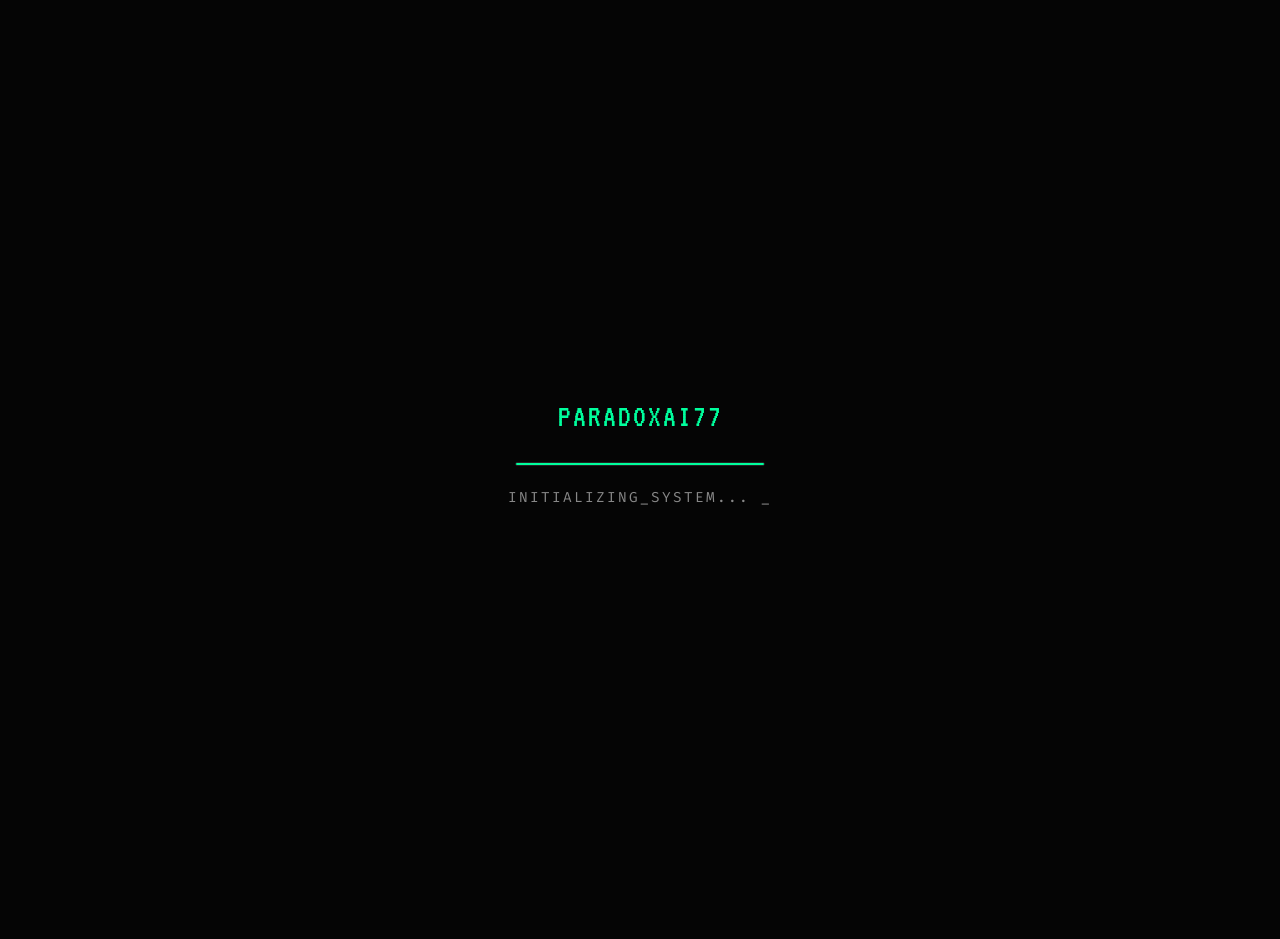
==== about.html @ 2af75ca3 "Initial commit with contact form backend" ====
<!DOCTYPE html>
<html lang="en">

<head>
    <meta charset="UTF-8">
    <meta name="viewport" content="width=device-width, initial-scale=1.0">
    <title>About | Paradoxai77</title>
    <link rel="stylesheet" href="style.css">
</head>

<body>
  <!-- Preloader -->
  <div id="preloader">
    <div class="loader-content">
      <div class="logo glitch">Paradoxai77</div>
      <div class="loading-bar">
        <div class="loading-progress"></div>
      </div>
      <div class="loading-text">INITIALIZING_SYSTEM... <span class="blink">_</span></div>
    </div>
  </div>

  <header>
        <div class="container">
            <div class="logo glitch" onclick="window.location.href='index.html'">Paradoxai77</div>
            <nav>
                <ul>
                    <li><a href="index.html">// home</a></li>
                    <li><a href="about.html" class="active">// about</a></li>
                    <li><a href="skills.html">// skills</a></li>
                    <li><a href="projects.html">// projects</a></li>
                    <li><a href="credentials.html">// credentials</a></li>
                    <li><a href="contact.html">// contact</a></li>
                </ul>
            </nav>
        </div>
    </header>

    <main>
        <section id="about" style="padding-top: 10rem;">
            <h2 class="section-title">ABOUT_SYSTEM</h2>
            <div class="about-grid">
                <div class="bio" data-aos="fade-right">
                    <p>I'm <strong>Pratik (Paradoxai77)</strong>. I design and build responsive websites and small apps.
                        I enjoy turning ideas into polished, usable products — from concept to deployment.</p>
                    <p>My interest lies at the intersection of web development, AI, and AR/VR technologies. I'm
                        constantly experimenting with new frameworks to push the boundaries of modern digital
                        experiences.</p>
                    <div style="margin-top: 2.5rem;">
                        <a href="resume.pdf" class="btn btn-primary" target="_blank">
                            DOWNLOAD_CV <i class="fas fa-file-download"></i>
                        </a>
                    </div>
                    <div class="tags">
                        <span class="tag">#web_dev</span>
                        <span class="tag">#python</span>
                        <span class="tag">#c_programming</span>
                        <span class="tag">#ar_vr</span>
                        <span class="tag">#ai_research</span>
                        <span class="tag">#problem_solving</span>
                        <span class="tag">#open_source</span>
                    </div>
                </div>
                <div class="system-stats" data-aos="fade-left">
                    <div class="terminal-header">
                        <div class="dot red"></div>
                        <div class="dot yellow"></div>
                        <div class="dot green"></div>
                    </div>
                    <div class="terminal-body">
                        <pre style="color: var(--primary); font-family: var(--font-mono); font-size: 0.8rem;">
NAME: Pratik Nerpagar
ALIAS: Paradoxai77
STATUS: Operational
LOCATION: India
FOCUS: Frontend & Systems
                        </pre>
                    </div>
                </div>
            </div>
        </section>
    </main>

    <footer>
        <div class="container">
            <p>// © 2025 Paradoxai77 · SYSTEM_STATUS: OPERATIONAL</p>
        </div>
    </footer>

    <script src="script.js"></script>
</body>

</html>
---- style.css ----
@import url('https://fonts.googleapis.com/css2?family=Fira+Code:wght@300;400;500;600;700&family=Inter:wght@300;400;600;800&family=VT323&display=swap');

:root {
  --bg: #050505;
  --surface: #0d0d0d;
  --panel: #141414;
  --primary: #00ff9d;
  --primary-glow: rgba(0, 255, 157, 0.4);
  --text-dim: #888;
  --text-bright: #e0e0e0;
  --border: #222;
  --font-mono: 'Fira Code', monospace;
  --font-sans: 'Inter', sans-serif;
  --font-terminal: 'VT323', monospace;
}

* {
  margin: 0;
  padding: 0;
  box-sizing: border-box;
}

body {
  background-color: var(--bg);
  color: var(--text-bright);
  font-family: var(--font-sans);
  overflow-x: hidden;
  line-height: 1.6;
}



/* Glitch Animation */
@keyframes glitch {
  0% {
    transform: translate(0)
  }

  20% {
    transform: translate(-2px, 2px)
  }

  40% {
    transform: translate(-2px, -2px)
  }

  60% {
    transform: translate(2px, 2px)
  }

  80% {
    transform: translate(2px, -2px)
  }

  100% {
    transform: translate(0)
  }
}

.glitch:hover {
  animation: glitch 0.3s cubic-bezier(.25, .46, .45, .94) both infinite;
  color: var(--primary);
  text-shadow: 0 0 10px var(--primary-glow);
}

.container {
  max-width: 1200px;
  margin: 0 auto;
  padding: 0 2rem;
}

/* Header & Nav */
header {
  position: fixed;
  top: 0;
  width: 100%;
  background: rgba(5, 5, 5, 0.4);
  backdrop-filter: blur(20px);
  -webkit-backdrop-filter: blur(20px);
  border-bottom: 1px solid rgba(255, 255, 255, 0.05);
  z-index: 1000;
  padding: 1rem 0;
}

header .container {
  display: flex;
  justify-content: space-between;
  align-items: center;
}

.logo {
  font-family: var(--font-terminal);
  font-size: 2rem;
  color: var(--primary);
  text-transform: uppercase;
  letter-spacing: 2px;
}

nav ul {
  display: flex;
  list-style: none;
  gap: 2rem;
}

nav a {
  color: var(--text-dim);
  text-decoration: none;
  font-family: var(--font-mono);
  font-size: 0.9rem;
  transition: all 0.3s ease;
  position: relative;
}

nav a:hover,
nav a.active {
  color: var(--primary);
  text-shadow: 0 0 8px var(--primary-glow);
}

/* Preloader */
#preloader {
  position: fixed;
  top: 0;
  left: 0;
  width: 100vw;
  height: 100vh;
  background: var(--bg);
  z-index: 99999;
  display: flex;
  justify-content: center;
  align-items: center;
  transition: opacity 0.5s ease;
}

#preloader.fade-out {
  opacity: 0;
  pointer-events: none;
}

.loader-content {
  display: flex;
  flex-direction: column;
  align-items: center;
  gap: 20px;
}

.loading-bar {
  width: 250px;
  height: 4px;
  background: var(--panel);
  border: 1px solid var(--border);
  border-radius: 4px;
  overflow: hidden;
  position: relative;
}

.loading-progress {
  width: 0%;
  height: 100%;
  background: var(--primary);
  box-shadow: 0 0 10px var(--primary-glow);
  animation: loadProgress 2s ease-in-out forwards;
}

.loading-text {
  font-family: var(--font-mono);
  color: var(--text-dim);
  font-size: 0.9rem;
  letter-spacing: 2px;
}

@keyframes loadProgress {
  0% { width: 0%; }
  50% { width: 70%; }
  100% { width: 100%; }
}

/* Hero Section */
.hero {
  height: 100vh;
  display: flex;
  flex-direction: column;
  justify-content: center;
  position: relative;
}

.hero-content {
  max-width: 800px;
}

.terminal-header {
  background: var(--panel);
  padding: 0.5rem 1rem;
  border-radius: 8px 8px 0 0;
  border: 1px solid var(--border);
  border-bottom: none;
  display: flex;
  gap: 8px;
}

.dot {
  width: 12px;
  height: 12px;
  border-radius: 50%;
}

.red {
  background: #ff5f56;
}

.yellow {
  background: #ffbd2e;
}

.green {
  background: #27c93f;
}

.terminal-body {
  background: var(--surface);
  padding: 2rem;
  border-radius: 0 0 8px 8px;
  border: 1px solid var(--border);
  font-family: var(--font-mono);
  box-shadow: 0 20px 50px rgba(0, 0, 0, 0.5);
}

.hero h1 {
  font-size: 3.5rem;
  margin-bottom: 1rem;
  font-weight: 800;
  letter-spacing: -1px;
}

.hero h1 strong {
  color: var(--primary);
  position: relative;
}

.typing-text {
  color: var(--text-dim);
  font-size: 1.2rem;
  margin-bottom: 2rem;
  min-height: 1.5em;
}

.cursor {
  display: inline-block;
  width: 10px;
  height: 1.2rem;
  background: var(--primary);
  margin-left: 5px;
  animation: blink 1s infinite;
}

@keyframes blink {
  50% {
    opacity: 0;
  }
}

.cta-group {
  display: flex;
  gap: 1.5rem;
}

.btn {
  padding: 0.8rem 2rem;
  border-radius: 4px;
  font-family: var(--font-mono);
  font-weight: 600;
  cursor: pointer;
  transition: all 0.3s ease;
  text-decoration: none;
  display: inline-block;
}

.btn-primary {
  background: var(--primary);
  color: var(--bg);
  border: none;
  box-shadow: 0 0 20px var(--primary-glow);
}

.btn-primary:hover {
  transform: translateY(-2px);
  box-shadow: 0 0 30px var(--primary-glow);
}

.btn-outline {
  border: 1px solid var(--primary);
  color: var(--primary);
  background: transparent;
}

.btn-outline:hover {
  background: var(--primary-glow);
  color: #fff;
}

/* Premium Hero Section Styles */
.hero-premium {
  min-height: 100vh;
  display: flex;
  align-items: center;
  justify-content: center;
  position: relative;
  overflow: hidden;
  padding-top: 80px;
  perspective: 1000px;
}

.hero-container {
  display: flex;
  width: 100%;
  max-width: 1400px;
  justify-content: space-between;
  align-items: center;
  padding: 0 5vw;
  z-index: 2;
  gap: 1.5rem;
  margin: 0 auto;
  transform-style: preserve-3d;
  transition: transform 0.2s ease-out;
}

/* Left & Right Side Common */
.hero-left, .hero-right {
  flex: 1;
  display: flex;
  flex-direction: column;
  min-width: 0; /* Allow shrinking */
}

.hero-left {
  align-items: flex-start;
}

.hero-right {
  align-items: flex-end;
  text-align: right;
}

/* Greeting & Name */
.greeting {
  font-family: var(--font-mono);
  color: var(--primary);
  font-size: 1.1rem;
  margin-bottom: 0.5rem;
  display: block;
}

.hero-name {
  font-size: clamp(2.5rem, 5vw, 4rem);
  line-height: 0.9;
  font-weight: 800;
  color: #fff;
  letter-spacing: -2px;
  text-shadow: 
    2px 2px 0px var(--primary),
    4px 4px 0px rgba(0,0,0,0.5);
  transform: translateZ(100px);
}

.social-sidebar {
  display: flex;
  flex-direction: column;
  gap: 1.5rem;
  margin-top: 3rem;
}

.social-icon {
  color: var(--text-dim);
  font-size: 1.2rem;
  transition: all 0.3s ease;
}

.social-icon:hover {
  color: var(--primary);
  transform: scale(1.2);
}

/* Middle: Avatar */
.hero-center {
  flex: 0 0 auto;
  display: flex;
  justify-content: center;
  align-items: center;
  position: relative;
}

.avatar-container {
  position: relative;
  width: min(400px, 30vw);
  height: min(400px, 45vh);
  display: flex;
  justify-content: center;
  align-items: flex-end;
}

.character-wrapper {
  position: relative;
  width: 100%;
  display: flex;
  justify-content: center;
  align-items: center;
}

.css-avatar {
  position: relative;
  width: 350px;
  height: 400px;
  display: flex;
  justify-content: center;
  align-items: flex-end;
  transition: transform 0.3s ease;
}

.css-avatar:hover {
  transform: scale(1.02);
}

/* CSS Avatar Parts */
/* CLASSY NORMAL CHARACTER ARTIFACT */
.face {
  position: absolute;
  bottom: 85px;
  left: 50%;
  transform: translateX(-50%) translateZ(50px);
  width: 170px;
  height: 210px;
  background: #f1c27d; /* Classy warm skin tone */
  border-radius: 85px 85px 70px 70px;
  box-shadow: 
    inset -10px -10px 20px rgba(0,0,0,0.1),
    0 15px 35px rgba(0, 0, 0, 0.4);
  z-index: 2;
  overflow: visible;
  transform-style: preserve-3d;
}

/* Classy Hairstyle (replacing cap) */
.cap {
  position: absolute;
  top: -15px;
  left: -5px;
  width: 180px;
  height: 100px;
  background: #2a1b0e; /* Dark brown hair */
  border-radius: 90px 90px 20px 20px;
  z-index: 3;
  box-shadow: 0 5px 15px rgba(0,0,0,0.2);
  transform: translateZ(30px);
}

.cap::after {
  content: "";
  position: absolute;
  top: 30px;
  left: 20px;
  width: 140px;
  height: 60px;
  background: #2a1b0e;
  border-radius: 40px;
  transform: rotate(-5deg);
}

/* Natural Eyes */
.eyes-container {
  display: flex;
  justify-content: center;
  gap: 25px;
  margin-top: 75px;
  position: relative;
  z-index: 5;
}

.eye {
  width: 48px;
  height: 40px;
  background: #fff;
  border-radius: 50%;
  position: relative;
  overflow: hidden;
  box-shadow: 0 4px 10px rgba(0,0,0,0.1);
}

.pupil {
  width: 20px;
  height: 20px;
  background: #3d2b1f; /* Classy brown eyes */
  border-radius: 50%;
  position: absolute;
  top: 50%;
  left: 50%;
  transform: translate(-50%, -50%);
  transition: transform 0.05s linear;
}

.pupil::after {
  content: "";
  position: absolute;
  top: 3px;
  left: 3px;
  width: 6px;
  height: 6px;
  background: #fff;
  border-radius: 50%;
  opacity: 0.8;
}

/* Subtle Nose */
.nose {
  width: 18px;
  height: 12px;
  background: rgba(0,0,0,0.06);
  border-radius: 50%;
  margin: 15px auto 5px;
  position: relative;
}

/* Friendly Classy Mouth */
.mouth {
  width: 60px;
  height: 25px;
  background: transparent;
  border-bottom: 3px solid rgba(0,0,0,0.15);
  border-radius: 0 0 30px 30px;
  margin: 10px auto 0;
  position: relative;
}

.teeth {
  display: none; /* Hide robotic teeth */
}

.mouth::after {
  display: none; /* Hide mask details */
}

/* Ears */
.ears {
  position: absolute;
  top: 100px;
  width: 100%;
  left: 0;
  display: flex;
  justify-content: space-between;
  z-index: 1;
  padding: 0 40px;
}

.ear {
  width: 35px;
  height: 45px;
  background: #e1b26d;
  border-radius: 50%;
}

/* Classy Formal Clothing (Turtleneck) */
.shoulders {
  position: absolute;
  bottom: 0px;
  left: 50%;
  transform: translateX(-50%) translateZ(-20px);
  width: 320px;
  height: 110px;
  background: #111; /* Sleek black turtleneck */
  border-radius: 90px 90px 0 0;
  z-index: 1;
  box-shadow: 0 10px 30px rgba(0,0,0,0.3);
}

.shoulders::before {
  content: "";
  position: absolute;
  top: -15px;
  left: 50%;
  transform: translateX(-50%);
  width: 100px;
  height: 40px;
  background: #111;
  border-radius: 10px 10px 0 0;
  z-index: 3;
}

.shoulders::after {
  display: none; /* Remove status text */
}

/* Right Side: Role */
.role-subtitle {
  font-family: var(--font-mono);
  color: var(--text-dim);
  font-size: 1rem;
}

.role-title {
  font-size: clamp(2rem, 4vw, 3.2rem);
  font-weight: 800;
  line-height:1;
  color: #fff;
}

.role-title span {
  color: var(--primary);
  text-shadow: 0 0 15px var(--primary-glow);
}

.resume-link {
  margin-top: 3rem;
}

.resume-btn {
  color: #fff;
  text-decoration: none;
  font-family: var(--font-mono);
  font-size: 0.8rem;
  letter-spacing: 2px;
  border-bottom: 1px solid #fff;
  padding-bottom: 5px;
  transition: all 0.3s ease;
}

.resume-btn:hover {
  color: var(--primary);
  border-color: var(--primary);
}



/* Responsive Overrides */
@media (max-width: 1100px) {
  .hero-container {
    padding: 0 3vw;
  }
}

@media (max-width: 968px) {
  .hero-premium {
    padding-top: 100px;
    height: auto;
    min-height: 100vh;
  }

  .hero-container {
    flex-direction: column;
    padding: 0 2rem;
    gap: 3rem;
  }

  .hero-left, .hero-right {
    align-items: center;
    text-align: center;
    width: 100%;
  }

  .hero-name {
    font-size: clamp(2.5rem, 8vw, 3.5rem);
  }

  .role-title {
    font-size: clamp(2rem, 7vw, 2.8rem);
  }

  .social-sidebar {
    flex-direction: row;
    margin-top: 2rem;
  }

  .avatar-container {
    width: 300px;
    height: 300px;
  }

  .css-avatar {
    transform: scale(0.8);
    transform-origin: bottom center;
  }
}

/* Sections */
section:not(.hero-premium) {
  max-width: 1200px;
  margin: 0 auto;
  padding: 8rem 2rem;
}

.section-title {
  font-family: var(--font-terminal);
  font-size: 3rem;
  color: var(--primary);
  margin-bottom: 3rem;
  display: flex;
  align-items: center;
  gap: 1rem;
}

.section-title::after {
  content: "";
  height: 1px;
  flex-grow: 1;
  background: linear-gradient(90deg, var(--primary), transparent);
}

/* About & Skills */
.about-grid {
  display: grid;
  grid-template-columns: 1.5fr 1fr;
  gap: 4rem;
}

.bio p {
  font-size: 1.1rem;
  color: var(--text-dim);
  margin-bottom: 1.5rem;
}

.tags {
  display: flex;
  flex-wrap: wrap;
  gap: 1rem;
}

.tag {
  background: var(--panel);
  border: 1px solid var(--border);
  padding: 0.5rem 1rem;
  border-radius: 4px;
  font-family: var(--font-mono);
  font-size: 0.8rem;
  color: var(--primary);
}

.skill-card {
  background: var(--surface);
  border: 1px solid var(--border);
  padding: 2rem;
  border-radius: 8px;
  transition: all 0.4s cubic-bezier(0.175, 0.885, 0.32, 1.275);
  transform-style: preserve-3d;
}

.skill-card:hover {
  transform: rotateY(15deg) rotateX(5deg) translateZ(30px);
  border-color: var(--primary);
  box-shadow: -10px 10px 20px rgba(0,0,0,0.4);
}

.skill-list {
  display: grid;
  grid-template-columns: repeat(2, 1fr);
  gap: 1rem;
}

.skill-item {
  display: flex;
  align-items: center;
  gap: 0.5rem;
  font-family: var(--font-mono);
  font-size: 0.9rem;
}

.skill-item::before {
  content: ">";
  color: var(--primary);
}

/* Projects Grid */
.projects-grid {
  display: grid;
  grid-template-columns: repeat(auto-fit, minmax(350px, 1fr));
  gap: 2rem;
}

.project-card {
  background: var(--surface);
  border: 1px solid var(--border);
  border-radius: 8px;
  overflow: hidden;
  transition: all 0.5s cubic-bezier(0.175, 0.885, 0.32, 1.275);
  position: relative;
  transform-style: preserve-3d;
}

.project-card:hover {
  border-color: var(--primary);
  transform: translateY(-10px) rotateX(10deg) rotateY(-10deg);
  box-shadow: 20px 20px 40px rgba(0, 0, 0, 0.5);
}

.project-image {
  height: 200px;
  background: var(--panel);
  position: relative;
  overflow: hidden;
}

.project-image img {
  width: 100%;
  height: 100%;
  object-fit: cover;
  transition: all 0.5s ease;
  z-index: 1;
  opacity: 0.7;
}

.project-card:hover .project-image img {
  transform: scale(1.1);
  opacity: 1 !important;
}

.project-image::after {
  content: "DATA_STREAMS";
  position: absolute;
  top: 50%;
  left: 50%;
  transform: translate(-50%, -50%);
  font-family: var(--font-terminal);
  color: var(--primary);
  opacity: 0.15;
  z-index: 2;
  pointer-events: none;
  font-size: 2rem;
}

.project-info {
  padding: 2rem;
}

.project-info h3 {
  font-size: 1.5rem;
  margin-bottom: 1rem;
  color: var(--primary);
}

.project-info p {
  color: var(--text-dim);
  font-size: 0.95rem;
  margin-bottom: 1.5rem;
}

/* Certificates */
.cert-list {
  display: flex;
  flex-direction: column;
  gap: 1.5rem;
}

.cert-item {
  background: var(--panel);
  border-left: 4px solid var(--primary);
  padding: 1.5rem 2rem;
  display: flex;
  justify-content: space-between;
  align-items: center;
}

.cert-details h4 {
  font-size: 1.2rem;
  margin-bottom: 0.5rem;
}

.cert-details p {
  color: var(--text-dim);
  font-size: 0.9rem;
}

/* Achievements */
.achievement-grid {
  display: grid;
  grid-template-columns: repeat(auto-fit, minmax(300px, 1fr));
  gap: 1.5rem;
}

.achievement-card {
  background: var(--surface);
  border: 1px solid var(--border);
  padding: 2rem;
  border-radius: 8px;
  display: flex;
  gap: 1.5rem;
}

.rank {
  font-family: var(--font-terminal);
  font-size: 3rem;
  color: var(--primary);
  line-height: 1;
}

/* Contact */
.contact-container {
  display: grid;
  grid-template-columns: 1fr 1fr;
  gap: 4rem;
}

.contact-form {
  background: var(--surface);
  border: 1px solid var(--border);
  padding: 3rem;
  border-radius: 8px;
}

.form-group {
  margin-bottom: 1.5rem;
}

.form-group label {
  display: block;
  font-family: var(--font-mono);
  font-size: 0.8rem;
  color: var(--primary);
  margin-bottom: 0.5rem;
}

.form-group input,
.form-group textarea {
  width: 100%;
  background: var(--panel);
  border: 1px solid var(--border);
  padding: 1rem;
  color: #fff;
  font-family: var(--font-mono);
  border-radius: 4px;
}

.form-group input:focus,
.form-group textarea:focus {
  outline: none;
  border-color: var(--primary);
}

.social-links {
  display: grid;
  grid-template-columns: repeat(2, 1fr);
  gap: 1rem;
  margin-top: 2rem;
}

.social-item {
  display: flex;
  align-items: center;
  gap: 1.2rem;
  color: var(--text-dim);
  text-decoration: none;
  padding: 1.2rem 1.5rem;
  background: rgba(20, 20, 20, 0.4);
  border: 1px solid var(--border);
  border-radius: 8px;
  transition: all 0.4s cubic-bezier(0.175, 0.885, 0.32, 1.275);
  font-family: var(--font-mono);
  font-size: 0.9rem;
  position: relative;
  overflow: hidden;
}

.social-item .icon {
  font-size: 1.3rem;
  transition: transform 0.3s ease;
}

.social-item:hover {
  color: var(--primary);
  border-color: var(--primary);
  transform: translateX(10px);
  background: rgba(0, 255, 157, 0.05);
  box-shadow: 0 5px 20px var(--primary-glow);
}

.social-item:hover .icon {
  transform: scale(1.2) rotate(5deg);
}

.social-item::before {
  content: "";
  position: absolute;
  top: 0;
  left: -100%;
  width: 100%;
  height: 100%;
  background: linear-gradient(90deg, transparent, rgba(255, 255, 255, 0.05), transparent);
  transition: 0.5s;
}

.social-item:hover::before {
  left: 100%;
}

footer {
  text-align: center;
  padding: 4rem 0;
  border-top: 1px solid var(--border);
  color: var(--text-dim);
  font-family: var(--font-mono);
  font-size: 0.8rem;
}

@media (max-width: 968px) {
  .hero h1 {
    font-size: 2.5rem;
  }

  .about-grid,
  .contact-container {
    grid-template-columns: 1fr;
  }

  nav ul {
    display: none;
  }
}

/* Animations */
[data-aos] {
  opacity: 0;
  transform: translateY(20px);
  transition: all 0.6s ease;
}

[data-aos].aos-animate {
  opacity: 1;
  transform: translateY(0);
}
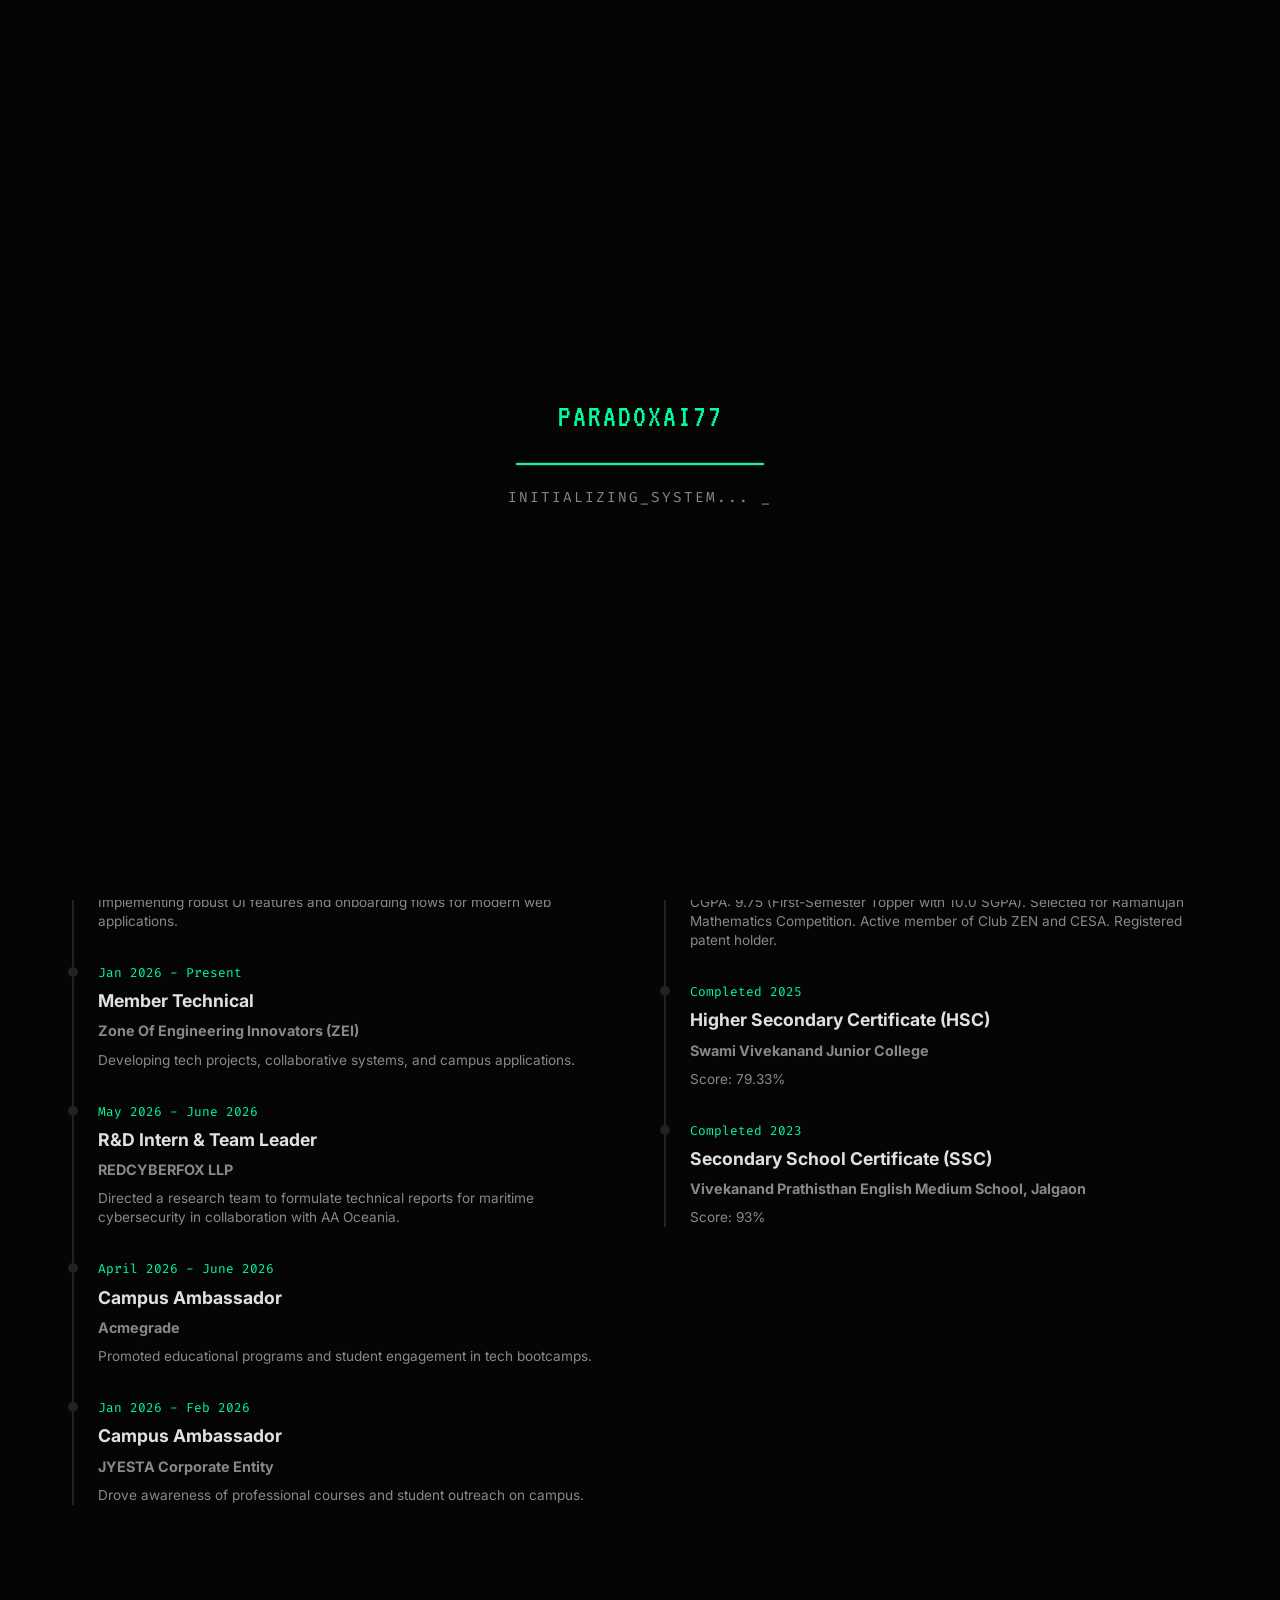
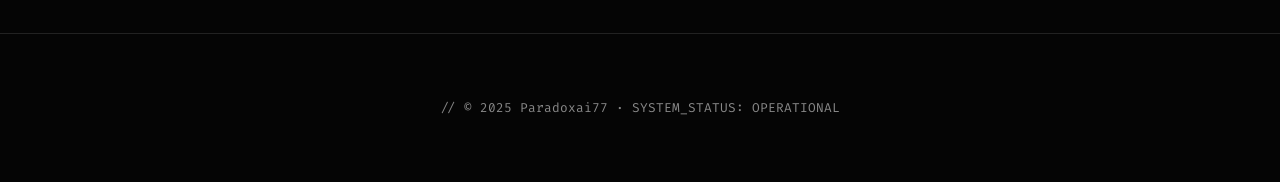
==== commit c6ccc290: "Integrate complete LinkedIn and resume experience, education, achievements, and certificate showcase" ====
--- a/about.html
+++ b/about.html
@@ -53,12 +53,13 @@
                     </div>
                     <div class="tags">
                         <span class="tag">#web_dev</span>
-                        <span class="tag">#python</span>
-                        <span class="tag">#c_programming</span>
+                        <span class="tag">#reactjs</span>
+                        <span class="tag">#nodejs</span>
+                        <span class="tag">#cybersecurity</span>
+                        <span class="tag">#incident_response</span>
+                        <span class="tag">#soc_ops</span>
                         <span class="tag">#ar_vr</span>
-                        <span class="tag">#ai_research</span>
-                        <span class="tag">#problem_solving</span>
-                        <span class="tag">#open_source</span>
+                        <span class="tag">#patent_holder</span>
                     </div>
                 </div>
                 <div class="system-stats" data-aos="fade-left">
@@ -72,9 +73,72 @@
 NAME: Pratik Nerpagar
 ALIAS: Paradoxai77
 STATUS: Operational
-LOCATION: India
-FOCUS: Frontend & Systems
+LOCATION: Pune, India
+FOCUS: Full-Stack & Cyber
                         </pre>
+                    </div>
+                </div>
+            </div>
+
+            <!-- Education & Experience Timeline -->
+            <div class="timeline-container">
+                <div class="timeline-section" data-aos="fade-right">
+                    <h3>WORK_EXPERIENCE.LOG</h3>
+                    <div class="timeline">
+                        <div class="timeline-item">
+                            <div class="time">June 2026 - Present</div>
+                            <h4>Full Stack Web Developer</h4>
+                            <p class="org">Ateion</p>
+                            <p class="desc">Implementing robust UI features and onboarding flows for modern web applications.</p>
+                        </div>
+                        <div class="timeline-item">
+                            <div class="time">Jan 2026 - Present</div>
+                            <h4>Member Technical</h4>
+                            <p class="org">Zone Of Engineering Innovators (ZEI)</p>
+                            <p class="desc">Developing tech projects, collaborative systems, and campus applications.</p>
+                        </div>
+                        <div class="timeline-item">
+                            <div class="time">May 2026 - June 2026</div>
+                            <h4>R&D Intern & Team Leader</h4>
+                            <p class="org">REDCYBERFOX LLP</p>
+                            <p class="desc">Directed a research team to formulate technical reports for maritime cybersecurity in collaboration with AA Oceania.</p>
+                        </div>
+                        <div class="timeline-item">
+                            <div class="time">April 2026 - June 2026</div>
+                            <h4>Campus Ambassador</h4>
+                            <p class="org">Acmegrade</p>
+                            <p class="desc">Promoted educational programs and student engagement in tech bootcamps.</p>
+                        </div>
+                        <div class="timeline-item">
+                            <div class="time">Jan 2026 - Feb 2026</div>
+                            <h4>Campus Ambassador</h4>
+                            <p class="org">JYESTA Corporate Entity</p>
+                            <p class="desc">Drove awareness of professional courses and student outreach on campus.</p>
+                        </div>
+                    </div>
+                </div>
+
+                <div class="timeline-section" data-aos="fade-left">
+                    <h3>EDUCATION.LOG</h3>
+                    <div class="timeline">
+                        <div class="timeline-item">
+                            <div class="time">2025 - 2029</div>
+                            <h4>B.Tech in Computer Engineering</h4>
+                            <p class="org">VPKBIET, Baramati, Pune</p>
+                            <p class="desc">CGPA: 9.75 (First-Semester Topper with 10.0 SGPA). Selected for Ramanujan Mathematics Competition. Active member of Club ZEN and CESA. Registered patent holder.</p>
+                        </div>
+                        <div class="timeline-item">
+                            <div class="time">Completed 2025</div>
+                            <h4>Higher Secondary Certificate (HSC)</h4>
+                            <p class="org">Swami Vivekanand Junior College</p>
+                            <p class="desc">Score: 79.33%</p>
+                        </div>
+                        <div class="timeline-item">
+                            <div class="time">Completed 2023</div>
+                            <h4>Secondary School Certificate (SSC)</h4>
+                            <p class="org">Vivekanand Prathisthan English Medium School, Jalgaon</p>
+                            <p class="desc">Score: 93%</p>
+                        </div>
                     </div>
                 </div>
             </div>
--- a/style.css
+++ b/style.css
@@ -1022,4 +1022,158 @@
 [data-aos].aos-animate {
   opacity: 1;
   transform: translateY(0);
+}
+
+/* Timeline Components */
+.timeline-container {
+  display: grid;
+  grid-template-columns: repeat(auto-fit, minmax(400px, 1fr));
+  gap: 3rem;
+  margin-top: 4rem;
+}
+
+.timeline-section h3 {
+  font-size: 1.5rem;
+  color: var(--primary);
+  font-family: var(--font-terminal);
+  border-bottom: 1px solid var(--border);
+  padding-bottom: 0.5rem;
+  margin-bottom: 2rem;
+}
+
+.timeline {
+  border-left: 2px solid var(--border);
+  padding-left: 1.5rem;
+  position: relative;
+  display: flex;
+  flex-direction: column;
+  gap: 2rem;
+}
+
+.timeline-item {
+  position: relative;
+  transition: all 0.3s ease;
+}
+
+.timeline-item::before {
+  content: "";
+  position: absolute;
+  left: calc(-1.5rem - 6px);
+  top: 0.25rem;
+  width: 10px;
+  height: 10px;
+  border-radius: 50%;
+  background: var(--border);
+  border: 2px solid var(--background);
+  transition: all 0.3s ease;
+}
+
+.timeline-item:hover::before {
+  background: var(--primary);
+  box-shadow: 0 0 10px var(--primary);
+}
+
+.timeline-item:hover {
+  transform: translateX(5px);
+}
+
+.timeline-item .time {
+  font-family: var(--font-mono);
+  font-size: 0.8rem;
+  color: var(--primary);
+  margin-bottom: 0.25rem;
+}
+
+.timeline-item h4 {
+  font-size: 1.1rem;
+  margin-bottom: 0.25rem;
+  color: var(--text);
+}
+
+.timeline-item .org {
+  font-size: 0.9rem;
+  color: var(--text-dim);
+  font-weight: bold;
+  margin-bottom: 0.5rem;
+}
+
+.timeline-item .desc {
+  font-size: 0.85rem;
+  color: var(--text-dim);
+  line-height: 1.4;
+}
+
+/* Certificate Preview Modal */
+.cert-modal {
+  position: fixed;
+  top: 0;
+  left: 0;
+  width: 100vw;
+  height: 100vh;
+  background: rgba(10, 10, 10, 0.85);
+  backdrop-filter: blur(10px);
+  z-index: 1000;
+  display: flex;
+  justify-content: center;
+  align-items: center;
+  opacity: 0;
+  pointer-events: none;
+  transition: opacity 0.3s ease;
+}
+
+.cert-modal.active {
+  opacity: 1;
+  pointer-events: auto;
+}
+
+.cert-modal-content {
+  position: relative;
+  max-width: 90%;
+  max-height: 85%;
+  border: 1px solid var(--border);
+  border-radius: 12px;
+  background: var(--surface);
+  box-shadow: 0 0 40px var(--primary-glow);
+  transform: scale(0.9);
+  transition: transform 0.3s ease;
+  padding: 1rem;
+  display: flex;
+  flex-direction: column;
+  align-items: center;
+}
+
+.cert-modal.active .cert-modal-content {
+  transform: scale(1);
+}
+
+.cert-modal-img {
+  max-width: 100%;
+  max-height: 75vh;
+  object-fit: contain;
+  border-radius: 6px;
+  border: 1px solid rgba(255, 255, 255, 0.1);
+}
+
+.cert-modal-close {
+  position: absolute;
+  top: -45px;
+  right: 10px;
+  background: none;
+  border: none;
+  color: var(--primary);
+  font-size: 2rem;
+  cursor: pointer;
+  font-family: var(--font-mono);
+  transition: all 0.3s ease;
+}
+
+.cert-modal-close:hover {
+  color: #ff3b30;
+  text-shadow: 0 0 10px rgba(255, 59, 48, 0.5);
+}
+
+/* Certificate item visual adjustment */
+.cert-btn-group {
+  display: flex;
+  gap: 0.5rem;
 }
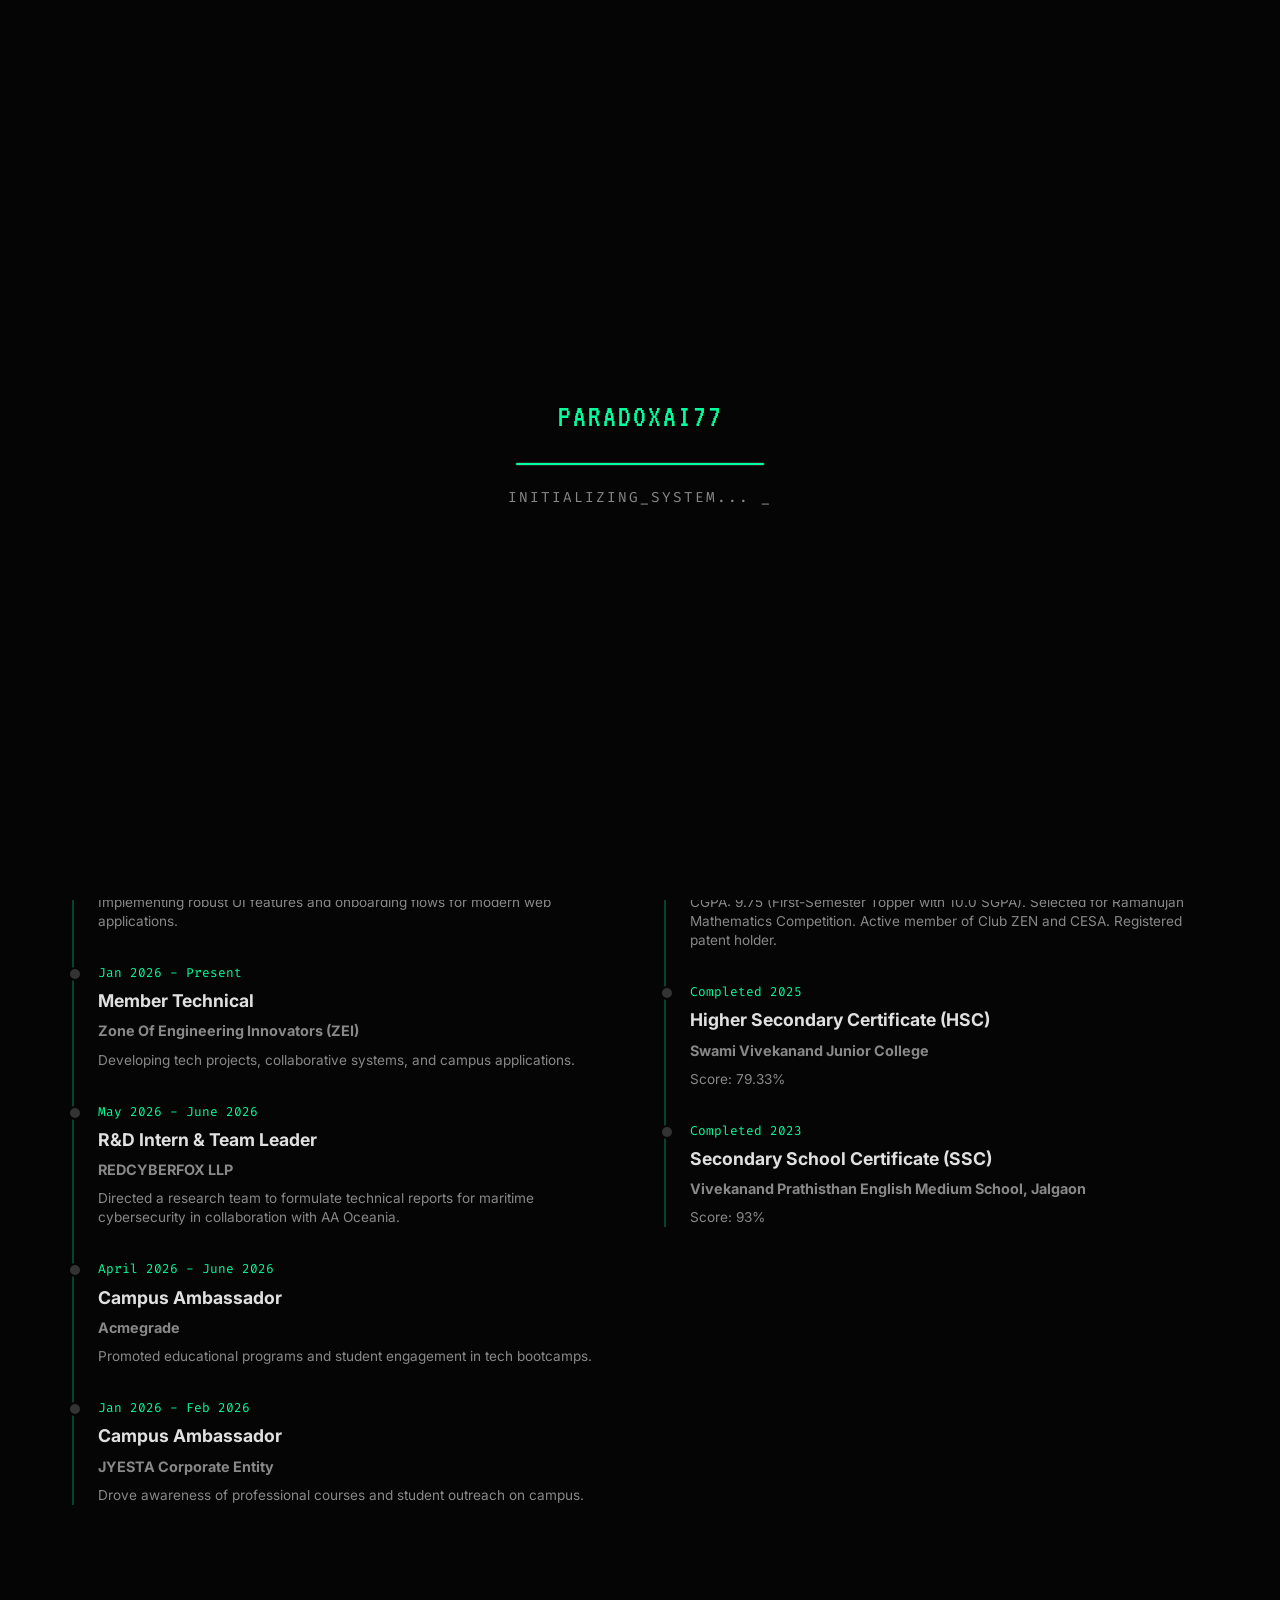
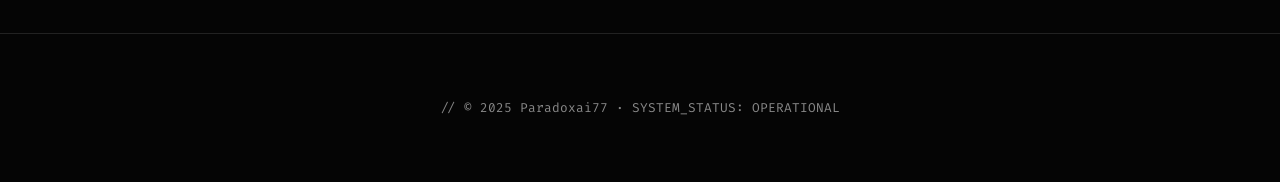
==== commit 3898156b: "Fix script caching by adding cache buster, and enhance timelines styling and visibility" ====
--- a/about.html
+++ b/about.html
@@ -151,7 +151,7 @@
         </div>
     </footer>
 
-    <script src="script.js"></script>
+    <script src="script.js?v=2"></script>
 </body>
 
 </html>
--- a/style.css
+++ b/style.css
@@ -1042,7 +1042,7 @@
 }
 
 .timeline {
-  border-left: 2px solid var(--border);
+  border-left: 2px solid rgba(0, 255, 157, 0.25);
   padding-left: 1.5rem;
   position: relative;
   display: flex;
@@ -1063,13 +1063,14 @@
   width: 10px;
   height: 10px;
   border-radius: 50%;
-  background: var(--border);
-  border: 2px solid var(--background);
+  background: #333;
+  border: 2px solid var(--bg);
   transition: all 0.3s ease;
 }
 
 .timeline-item:hover::before {
   background: var(--primary);
+  border-color: var(--primary);
   box-shadow: 0 0 10px var(--primary);
 }
 
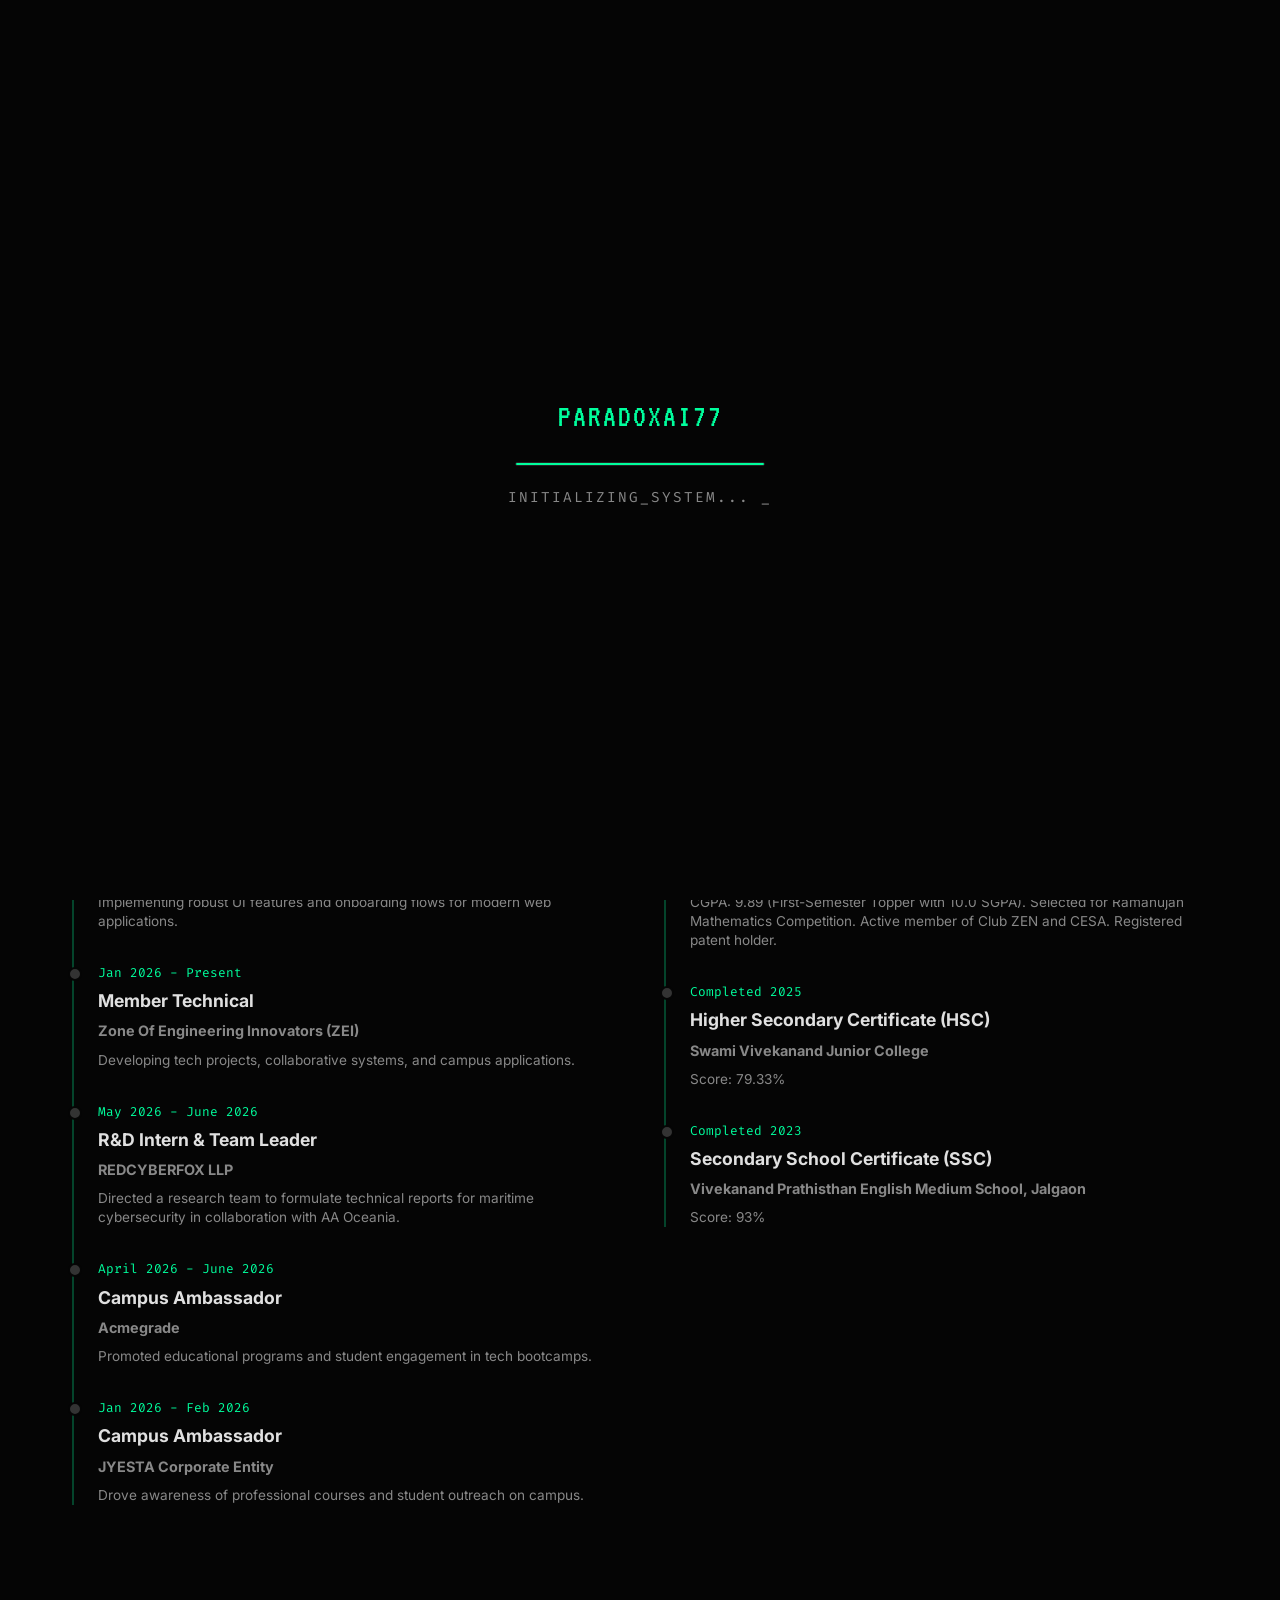
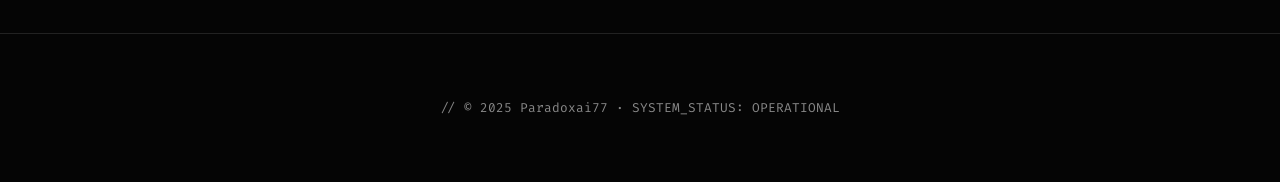
==== commit 2c82dcaa: "Update CGPA from 9.75 to 9.89" ====
--- a/about.html
+++ b/about.html
@@ -125,7 +125,7 @@
                             <div class="time">2025 - 2029</div>
                             <h4>B.Tech in Computer Engineering</h4>
                             <p class="org">VPKBIET, Baramati, Pune</p>
-                            <p class="desc">CGPA: 9.75 (First-Semester Topper with 10.0 SGPA). Selected for Ramanujan Mathematics Competition. Active member of Club ZEN and CESA. Registered patent holder.</p>
+                            <p class="desc">CGPA: 9.89 (First-Semester Topper with 10.0 SGPA). Selected for Ramanujan Mathematics Competition. Active member of Club ZEN and CESA. Registered patent holder.</p>
                         </div>
                         <div class="timeline-item">
                             <div class="time">Completed 2025</div>
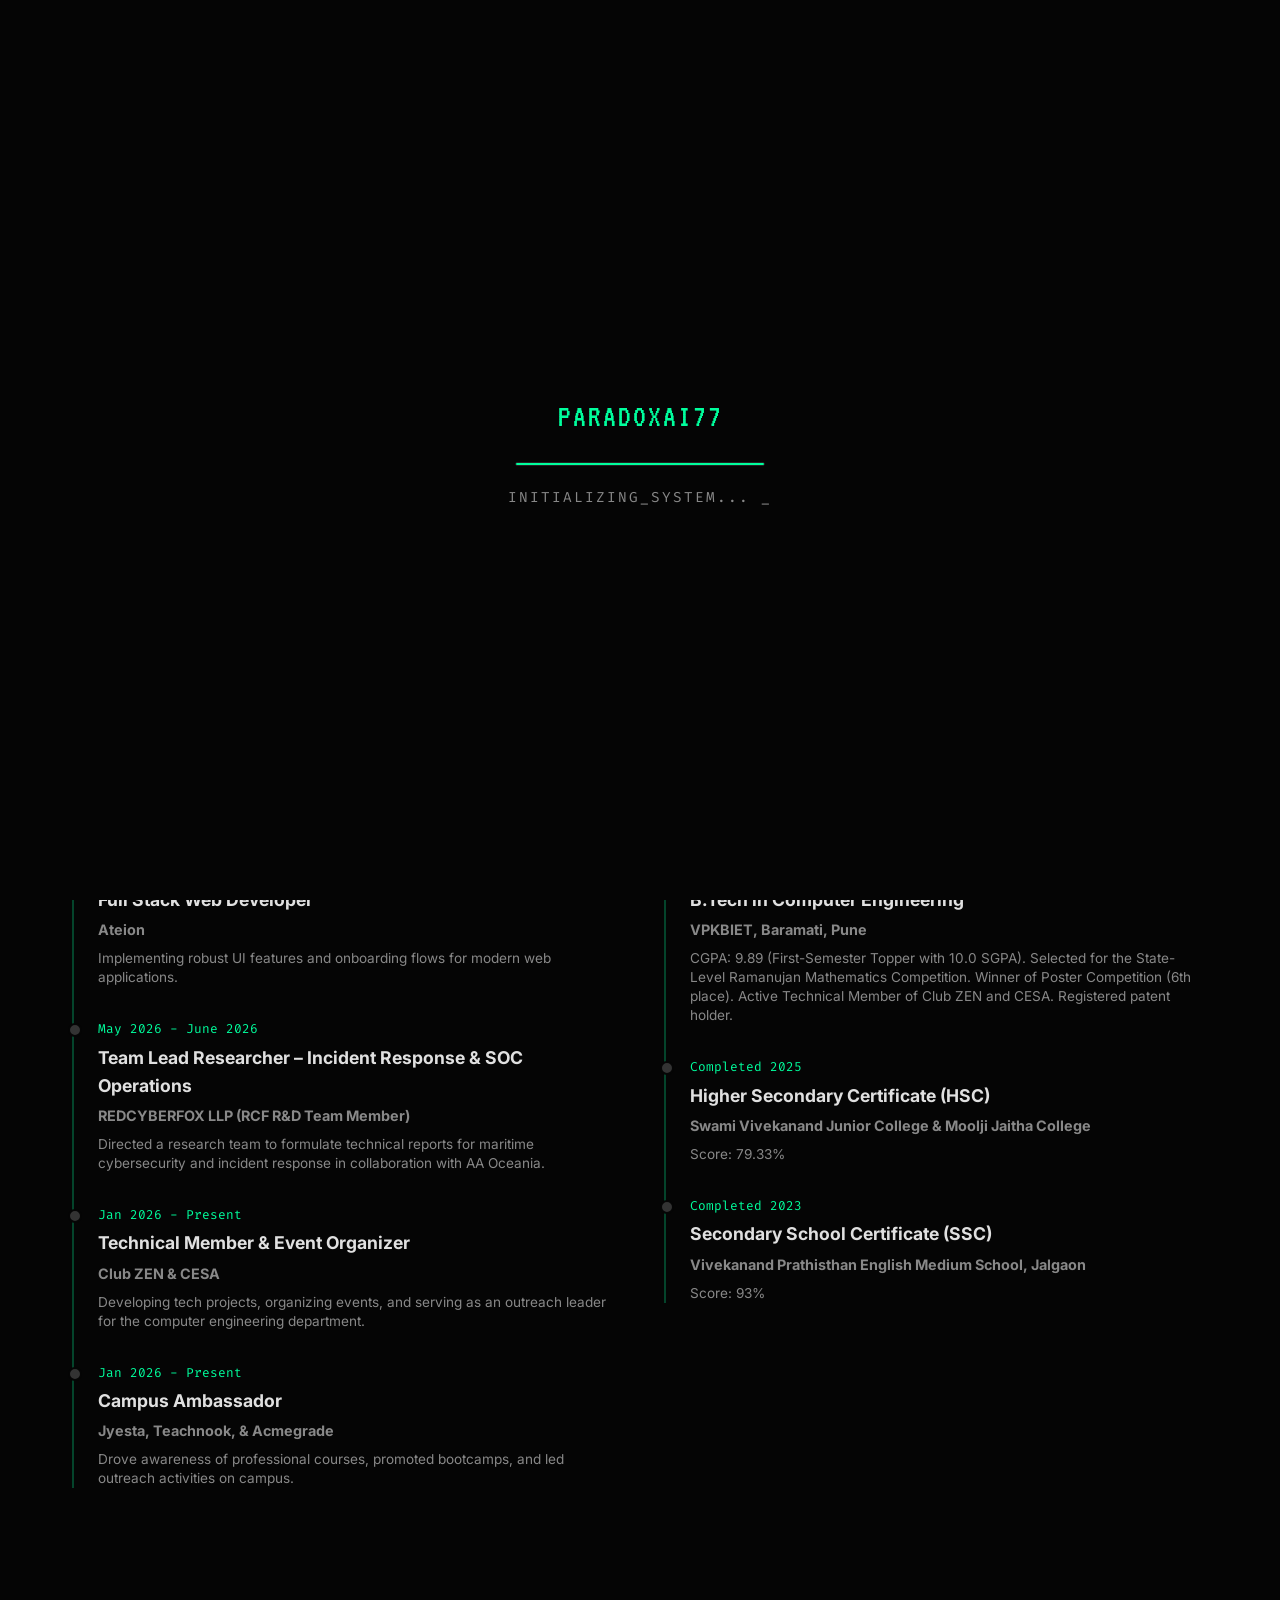
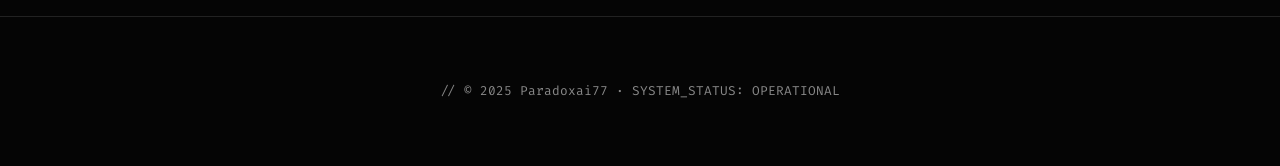
==== commit 902e962d: "Update portfolio details: bio, experience, skills, and poster competition winner" ====
--- a/about.html
+++ b/about.html
@@ -41,11 +41,8 @@
             <h2 class="section-title">ABOUT_SYSTEM</h2>
             <div class="about-grid">
                 <div class="bio" data-aos="fade-right">
-                    <p>I'm <strong>Pratik (Paradoxai77)</strong>. I design and build responsive websites and small apps.
-                        I enjoy turning ideas into polished, usable products — from concept to deployment.</p>
-                    <p>My interest lies at the intersection of web development, AI, and AR/VR technologies. I'm
-                        constantly experimenting with new frameworks to push the boundaries of modern digital
-                        experiences.</p>
+                    <p>I'm <strong>Pratik Yogesh Nerpagar (Paradoxai77)</strong>. I am a computer engineering student, technical innovator, and full-stack developer. I hold a registered patent recognized by the Government of India and love building practical, impactful tech solutions.</p>
+                    <p>Currently, I am working as a <strong>Full Stack Web Developer at Ateion</strong> and actively researching in cybersecurity, specifically incident response and SOC operations. I enjoy turning complex challenges into clean, futuristic, and robust systems.</p>
                     <div style="margin-top: 2.5rem;">
                         <a href="resume.pdf" class="btn btn-primary" target="_blank">
                             DOWNLOAD_CV <i class="fas fa-file-download"></i>
@@ -73,7 +70,7 @@
 NAME: Pratik Nerpagar
 ALIAS: Paradoxai77
 STATUS: Operational
-LOCATION: Pune, India
+LOCATION: Pune & Baramati, MH, India
 FOCUS: Full-Stack & Cyber
                         </pre>
                     </div>
@@ -92,28 +89,22 @@
                             <p class="desc">Implementing robust UI features and onboarding flows for modern web applications.</p>
                         </div>
                         <div class="timeline-item">
-                            <div class="time">Jan 2026 - Present</div>
-                            <h4>Member Technical</h4>
-                            <p class="org">Zone Of Engineering Innovators (ZEI)</p>
-                            <p class="desc">Developing tech projects, collaborative systems, and campus applications.</p>
+                            <div class="time">May 2026 - June 2026</div>
+                            <h4>Team Lead Researcher – Incident Response & SOC Operations</h4>
+                            <p class="org">REDCYBERFOX LLP (RCF R&D Team Member)</p>
+                            <p class="desc">Directed a research team to formulate technical reports for maritime cybersecurity and incident response in collaboration with AA Oceania.</p>
                         </div>
                         <div class="timeline-item">
-                            <div class="time">May 2026 - June 2026</div>
-                            <h4>R&D Intern & Team Leader</h4>
-                            <p class="org">REDCYBERFOX LLP</p>
-                            <p class="desc">Directed a research team to formulate technical reports for maritime cybersecurity in collaboration with AA Oceania.</p>
+                            <div class="time">Jan 2026 - Present</div>
+                            <h4>Technical Member & Event Organizer</h4>
+                            <p class="org">Club ZEN & CESA</p>
+                            <p class="desc">Developing tech projects, organizing events, and serving as an outreach leader for the computer engineering department.</p>
                         </div>
                         <div class="timeline-item">
-                            <div class="time">April 2026 - June 2026</div>
+                            <div class="time">Jan 2026 - Present</div>
                             <h4>Campus Ambassador</h4>
-                            <p class="org">Acmegrade</p>
-                            <p class="desc">Promoted educational programs and student engagement in tech bootcamps.</p>
-                        </div>
-                        <div class="timeline-item">
-                            <div class="time">Jan 2026 - Feb 2026</div>
-                            <h4>Campus Ambassador</h4>
-                            <p class="org">JYESTA Corporate Entity</p>
-                            <p class="desc">Drove awareness of professional courses and student outreach on campus.</p>
+                            <p class="org">Jyesta, Teachnook, & Acmegrade</p>
+                            <p class="desc">Drove awareness of professional courses, promoted bootcamps, and led outreach activities on campus.</p>
                         </div>
                     </div>
                 </div>
@@ -125,12 +116,12 @@
                             <div class="time">2025 - 2029</div>
                             <h4>B.Tech in Computer Engineering</h4>
                             <p class="org">VPKBIET, Baramati, Pune</p>
-                            <p class="desc">CGPA: 9.89 (First-Semester Topper with 10.0 SGPA). Selected for Ramanujan Mathematics Competition. Active member of Club ZEN and CESA. Registered patent holder.</p>
+                            <p class="desc">CGPA: 9.89 (First-Semester Topper with 10.0 SGPA). Selected for the State-Level Ramanujan Mathematics Competition. Winner of Poster Competition (6th place). Active Technical Member of Club ZEN and CESA. Registered patent holder.</p>
                         </div>
                         <div class="timeline-item">
                             <div class="time">Completed 2025</div>
                             <h4>Higher Secondary Certificate (HSC)</h4>
-                            <p class="org">Swami Vivekanand Junior College</p>
+                            <p class="org">Swami Vivekanand Junior College & Moolji Jaitha College</p>
                             <p class="desc">Score: 79.33%</p>
                         </div>
                         <div class="timeline-item">
--- a/style.css
+++ b/style.css
@@ -710,6 +710,12 @@
   gap: 4rem;
 }
 
+.skills-grid {
+  display: grid;
+  grid-template-columns: repeat(auto-fit, minmax(300px, 1fr));
+  gap: 2.5rem;
+}
+
 .bio p {
   font-size: 1.1rem;
   color: var(--text-dim);
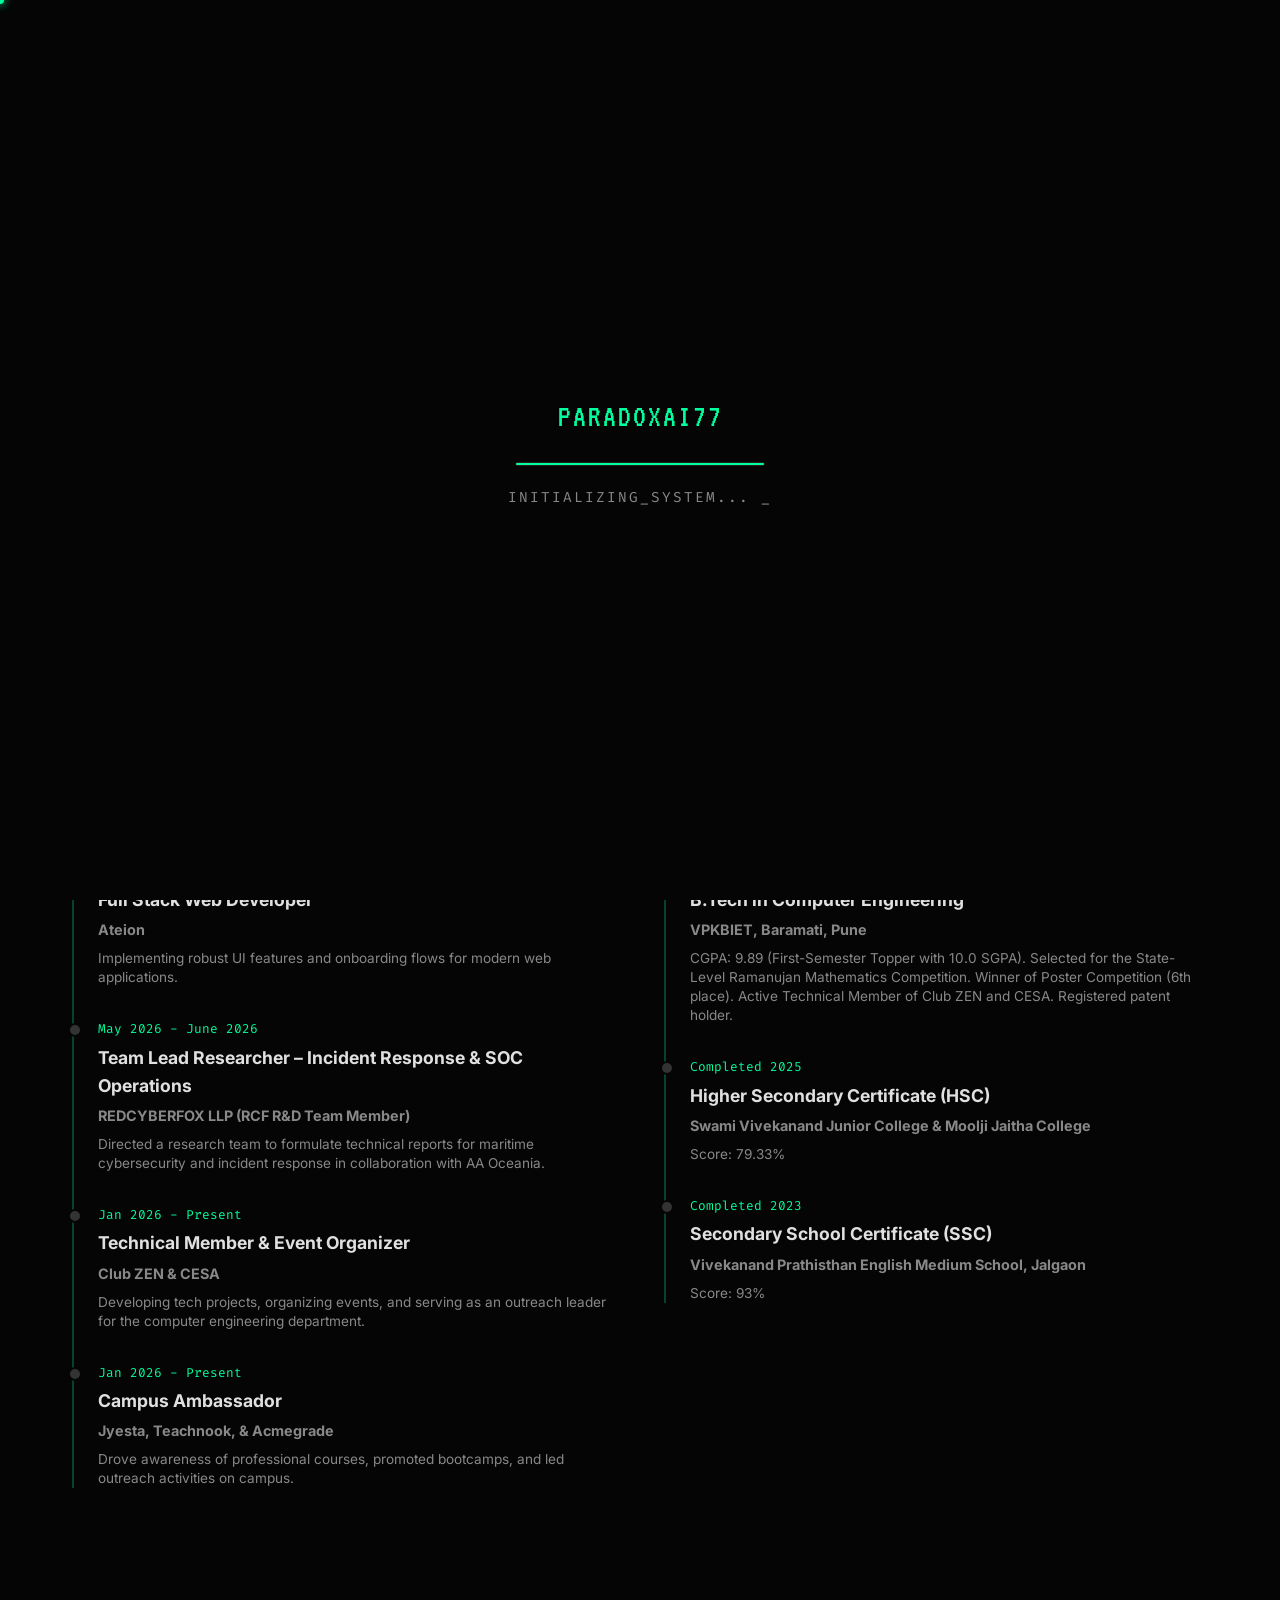
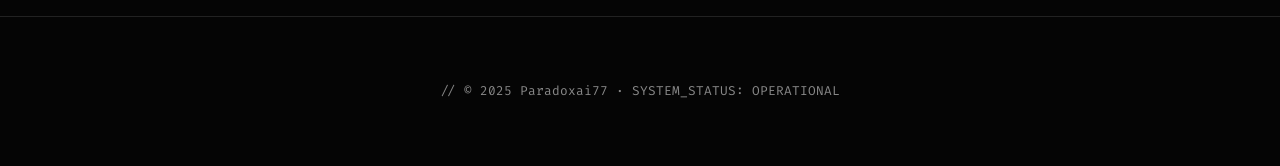
==== commit 7f17c240: "Add Dribbble-inspired animations: custom glowing magnetic cursor, pulsing status badge, interactive " ====
--- a/about.html
+++ b/about.html
@@ -6,6 +6,7 @@
     <meta name="viewport" content="width=device-width, initial-scale=1.0">
     <title>About | Paradoxai77</title>
     <link rel="stylesheet" href="style.css">
+    <link rel="stylesheet" href="https://cdnjs.cloudflare.com/ajax/libs/font-awesome/6.4.0/css/all.min.css">
 </head>
 
 <body>
@@ -22,8 +23,9 @@
 
   <header>
         <div class="container">
-            <div class="logo glitch" onclick="window.location.href='index.html'">Paradoxai77</div>
-            <nav>
+            <div class="logo glitch" style="cursor:pointer;" onclick="window.location.href='index.html'">Paradoxai77</div>
+            <button class="nav-toggle" id="navToggle" aria-label="toggle navigation"><i class="fas fa-bars"></i></button>
+            <nav id="navMenu">
                 <ul>
                     <li><a href="index.html">// home</a></li>
                     <li><a href="about.html" class="active">// about</a></li>
@@ -37,7 +39,8 @@
     </header>
 
     <main>
-        <section id="about" style="padding-top: 10rem;">
+        <section id="about" style="padding-top: 10rem; position: relative;">
+            <div class="watermark-bg">/ABOUT_SYSTEM</div>
             <h2 class="section-title">ABOUT_SYSTEM</h2>
             <div class="about-grid">
                 <div class="bio" data-aos="fade-right">
--- a/style.css
+++ b/style.css
@@ -1003,6 +1003,24 @@
   font-size: 0.8rem;
 }
 
+.nav-toggle {
+  display: none;
+  background: transparent;
+  border: 1px solid var(--border);
+  color: var(--primary);
+  padding: 0.5rem 0.8rem;
+  border-radius: 4px;
+  cursor: pointer;
+  font-size: 1.2rem;
+  z-index: 1001;
+  transition: all 0.3s ease;
+}
+
+.nav-toggle:hover {
+  background: var(--primary-glow);
+  border-color: var(--primary);
+}
+
 @media (max-width: 968px) {
   .hero h1 {
     font-size: 2.5rem;
@@ -1013,8 +1031,40 @@
     grid-template-columns: 1fr;
   }
 
+  .nav-toggle {
+    display: block;
+  }
+
+  nav {
+    position: fixed;
+    top: 65px;
+    left: 0;
+    width: 100%;
+    background: rgba(5, 5, 5, 0.95);
+    backdrop-filter: blur(20px);
+    -webkit-backdrop-filter: blur(20px);
+    border-bottom: 1px solid var(--border);
+    padding: 1.5rem 0;
+    transform: translateY(-150%);
+    transition: transform 0.4s cubic-bezier(0.175, 0.885, 0.32, 1.275);
+    z-index: 999;
+  }
+
+  nav.nav-open {
+    transform: translateY(0);
+  }
+
   nav ul {
-    display: none;
+    display: flex !important;
+    flex-direction: column;
+    align-items: center;
+    gap: 1.5rem;
+  }
+}
+
+@media (max-width: 600px) {
+  .social-links {
+    grid-template-columns: 1fr;
   }
 }
 
@@ -1033,7 +1083,7 @@
 /* Timeline Components */
 .timeline-container {
   display: grid;
-  grid-template-columns: repeat(auto-fit, minmax(400px, 1fr));
+  grid-template-columns: repeat(auto-fit, minmax(280px, 1fr));
   gap: 3rem;
   margin-top: 4rem;
 }
@@ -1119,7 +1169,7 @@
   height: 100vh;
   background: rgba(10, 10, 10, 0.85);
   backdrop-filter: blur(10px);
-  z-index: 1000;
+  z-index: 10000;
   display: flex;
   justify-content: center;
   align-items: center;
@@ -1183,4 +1233,221 @@
 .cert-btn-group {
   display: flex;
   gap: 0.5rem;
+}
+
+/* ==========================================================================
+   DRIBBLE-INSPIRED ADVANCED ANIMATION MODULES
+   ========================================================================== */
+
+/* 1. Custom Glowing Magnetic Cursor */
+.custom-cursor {
+  width: 8px;
+  height: 8px;
+  background: var(--primary);
+  border-radius: 50%;
+  position: fixed;
+  top: 0;
+  left: 0;
+  pointer-events: none;
+  z-index: 99999;
+  transform: translate(-50%, -50%);
+  box-shadow: 0 0 10px var(--primary);
+  transition: transform 0.1s ease, width 0.3s ease, height 0.3s ease, background 0.3s ease;
+}
+
+.cursor-follower {
+  width: 36px;
+  height: 36px;
+  border: 1px solid rgba(0, 255, 157, 0.5);
+  border-radius: 50%;
+  position: fixed;
+  top: 0;
+  left: 0;
+  pointer-events: none;
+  z-index: 99998;
+  transform: translate(-50%, -50%);
+  transition: transform 0.15s cubic-bezier(0.25, 1, 0.5, 1), width 0.3s ease, height 0.3s ease, border-color 0.3s ease, background 0.3s ease;
+  box-shadow: 0 0 15px rgba(0, 255, 157, 0.15);
+}
+
+body.cursor-hover .custom-cursor {
+  transform: translate(-50%, -50%) scale(1.6);
+  background: #ffffff;
+  box-shadow: 0 0 15px #ffffff;
+}
+
+body.cursor-hover .cursor-follower {
+  transform: translate(-50%, -50%) scale(1.6);
+  border-color: var(--primary);
+  background: rgba(0, 255, 157, 0.08);
+  box-shadow: 0 0 25px var(--primary-glow);
+}
+
+/* Hide custom cursor on touch devices */
+@media (hover: none) and (pointer: coarse) {
+  .custom-cursor, .cursor-follower {
+    display: none !important;
+  }
+}
+
+/* 2. Pulsing Availability Status Badge */
+.status-badge {
+  display: inline-flex;
+  align-items: center;
+  gap: 0.6rem;
+  padding: 0.4rem 1.1rem;
+  background: rgba(13, 13, 13, 0.85);
+  border: 1px solid rgba(0, 255, 157, 0.35);
+  border-radius: 50px;
+  font-family: var(--font-mono);
+  font-size: 0.8rem;
+  color: var(--text-bright);
+  backdrop-filter: blur(12px);
+  -webkit-backdrop-filter: blur(12px);
+  box-shadow: 0 0 15px rgba(0, 255, 157, 0.12);
+  transition: all 0.3s ease;
+  animation: floatBadge 4s ease-in-out infinite;
+  margin-bottom: 1.5rem;
+}
+
+.status-badge:hover {
+  border-color: var(--primary);
+  box-shadow: 0 0 22px var(--primary-glow);
+  transform: translateY(-3px);
+}
+
+.status-dot {
+  width: 8px;
+  height: 8px;
+  background: var(--primary);
+  border-radius: 50%;
+  position: relative;
+}
+
+.status-dot::after {
+  content: "";
+  position: absolute;
+  top: -4px;
+  left: -4px;
+  width: 16px;
+  height: 16px;
+  border-radius: 50%;
+  background: rgba(0, 255, 157, 0.5);
+  animation: pulseDot 2s ease-out infinite;
+}
+
+@keyframes pulseDot {
+  0% {
+    transform: scale(0.5);
+    opacity: 1;
+  }
+  100% {
+    transform: scale(2.2);
+    opacity: 0;
+  }
+}
+
+@keyframes floatBadge {
+  0%, 100% {
+    transform: translateY(0);
+  }
+  50% {
+    transform: translateY(-6px);
+  }
+}
+
+/* 3. Background Parallax Watermarks */
+.watermark-bg {
+  position: absolute;
+  font-family: var(--font-terminal);
+  font-size: clamp(4rem, 14vw, 11rem);
+  color: rgba(255, 255, 255, 0.025);
+  text-transform: uppercase;
+  white-space: nowrap;
+  user-select: none;
+  pointer-events: none;
+  z-index: 0;
+  letter-spacing: 6px;
+  top: 1rem;
+  left: 50%;
+  transform: translateX(-50%);
+  transition: transform 0.1s ease-out;
+}
+
+/* 4. Button & Link Arrow Physics */
+.btn i, .resume-btn i, .social-item i, .social-icon {
+  transition: transform 0.3s cubic-bezier(0.175, 0.885, 0.32, 1.275);
+}
+
+.btn:hover i, .resume-btn:hover i {
+  transform: translate(4px, -4px) rotate(45deg);
+}
+
+/* 5. Interactive Expandable Accordion Modules */
+.accordion-container {
+  display: flex;
+  flex-direction: column;
+  gap: 1.5rem;
+  width: 100%;
+}
+
+.accordion-item {
+  background: var(--surface);
+  border: 1px solid var(--border);
+  border-radius: 8px;
+  overflow: hidden;
+  transition: all 0.4s cubic-bezier(0.175, 0.885, 0.32, 1.275);
+}
+
+.accordion-item:hover, .accordion-item.active {
+  border-color: var(--primary);
+  box-shadow: 0 10px 30px rgba(0, 255, 157, 0.12);
+}
+
+.accordion-header {
+  padding: 1.5rem 2rem;
+  display: flex;
+  justify-content: space-between;
+  align-items: center;
+  cursor: pointer;
+  user-select: none;
+  background: var(--panel);
+  transition: background 0.3s ease;
+}
+
+.accordion-header:hover {
+  background: rgba(0, 255, 157, 0.04);
+}
+
+.accordion-header h3 {
+  color: var(--primary);
+  font-size: 1.2rem;
+  font-family: var(--font-mono);
+  margin: 0;
+  display: flex;
+  align-items: center;
+  gap: 1rem;
+}
+
+.accordion-icon {
+  font-size: 1.2rem;
+  color: var(--primary);
+  transition: transform 0.4s cubic-bezier(0.175, 0.885, 0.32, 1.275);
+}
+
+.accordion-item.active .accordion-icon {
+  transform: rotate(180deg);
+}
+
+.accordion-body {
+  max-height: 0;
+  overflow: hidden;
+  transition: max-height 0.4s ease, padding 0.4s ease;
+  padding: 0 2rem;
+  background: var(--surface);
+}
+
+.accordion-item.active .accordion-body {
+  max-height: 600px;
+  padding: 1.5rem 2rem;
 }
